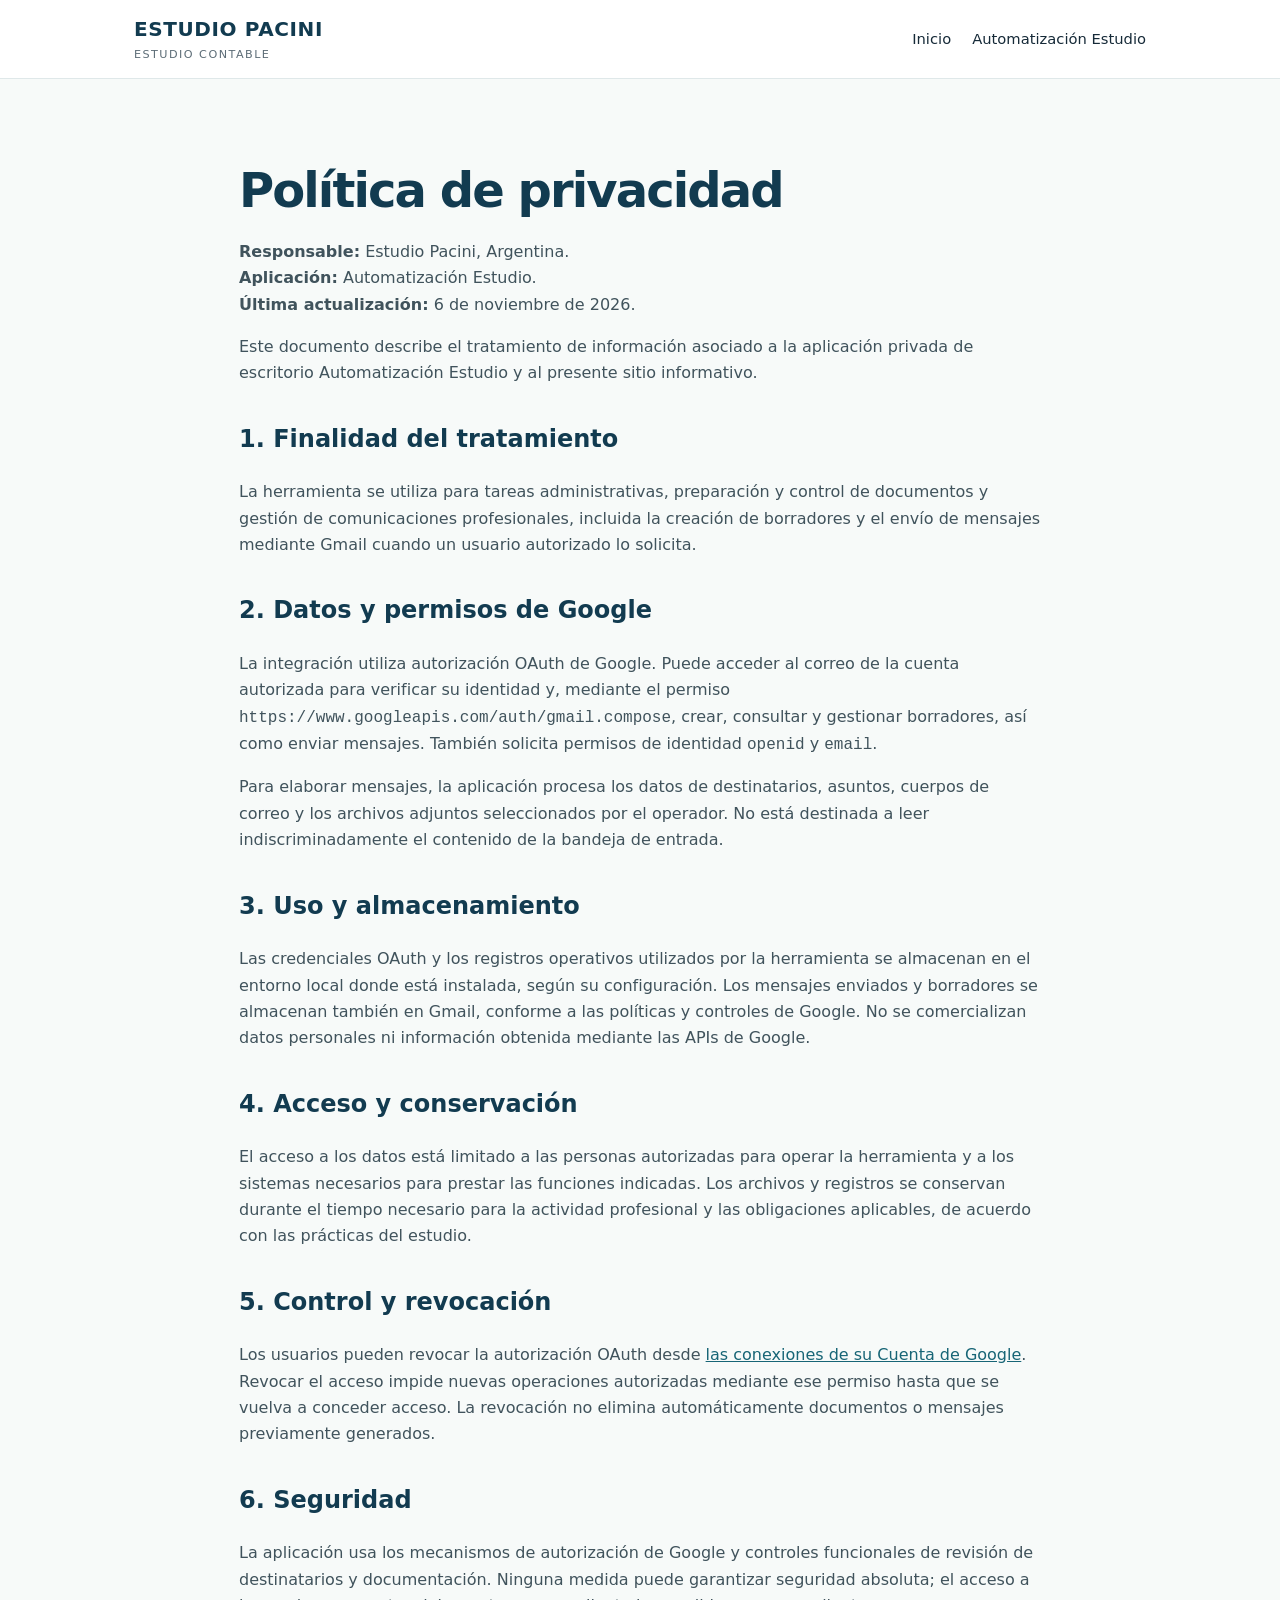
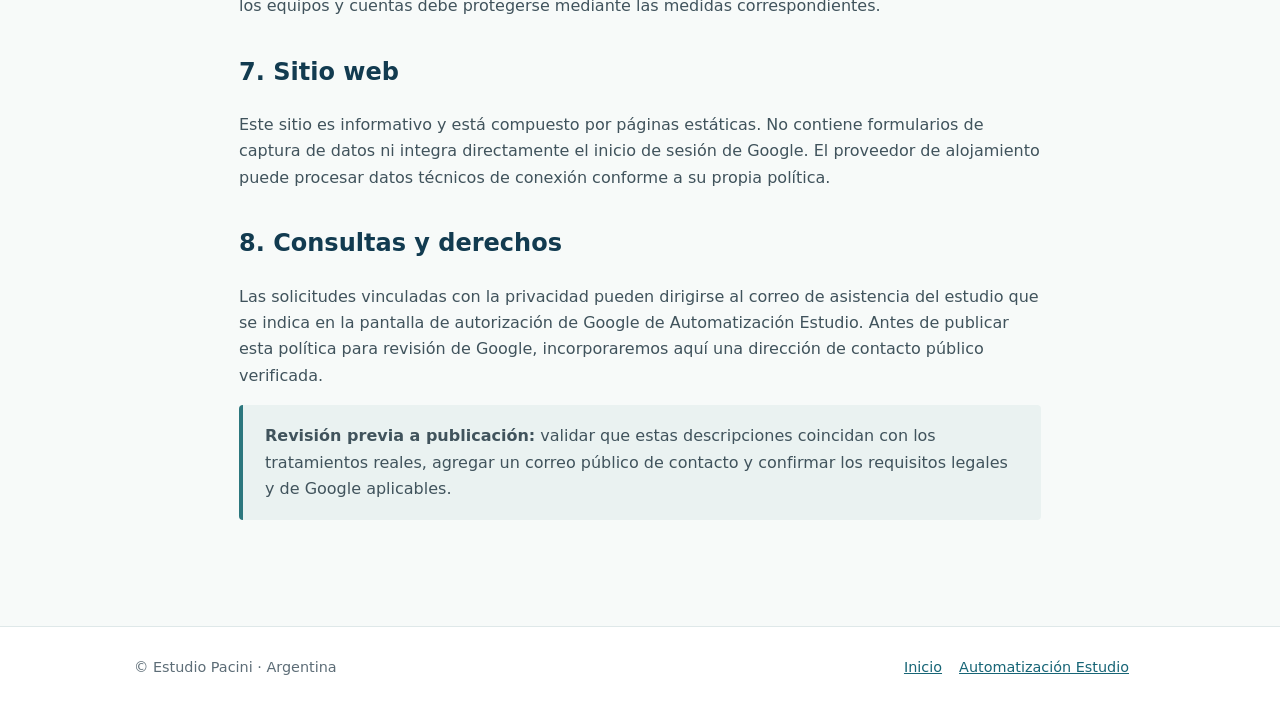
==== privacidad.html @ 63bd175e "Add files via upload" ====
<!doctype html><html lang="es-AR"><head><meta charset="utf-8"><meta name="viewport" content="width=device-width, initial-scale=1"><title>Política de privacidad | Automatización Estudio — Estudio Pacini</title><link rel="stylesheet" href="styles.css"></head><body><header class="top"><div class="container nav"><a class="brand" href="/">ESTUDIO PACINI<small>ESTUDIO CONTABLE</small></a><nav class="links"><a href="/">Inicio</a><a href="/automatizacion/">Automatización Estudio</a></nav></div></header><main class="page"><h1>Política de privacidad</h1><p><strong>Responsable:</strong> Estudio Pacini, Argentina.<br><strong>Aplicación:</strong> Automatización Estudio.<br><strong>Última actualización:</strong> 6 de noviembre de 2026.</p><p>Este documento describe el tratamiento de información asociado a la aplicación privada de escritorio Automatización Estudio y al presente sitio informativo.</p><h2>1. Finalidad del tratamiento</h2><p>La herramienta se utiliza para tareas administrativas, preparación y control de documentos y gestión de comunicaciones profesionales, incluida la creación de borradores y el envío de mensajes mediante Gmail cuando un usuario autorizado lo solicita.</p><h2>2. Datos y permisos de Google</h2><p>La integración utiliza autorización OAuth de Google. Puede acceder al correo de la cuenta autorizada para verificar su identidad y, mediante el permiso <code>https://www.googleapis.com/auth/gmail.compose</code>, crear, consultar y gestionar borradores, así como enviar mensajes. También solicita permisos de identidad <code>openid</code> y <code>email</code>.</p><p>Para elaborar mensajes, la aplicación procesa los datos de destinatarios, asuntos, cuerpos de correo y los archivos adjuntos seleccionados por el operador. No está destinada a leer indiscriminadamente el contenido de la bandeja de entrada.</p><h2>3. Uso y almacenamiento</h2><p>Las credenciales OAuth y los registros operativos utilizados por la herramienta se almacenan en el entorno local donde está instalada, según su configuración. Los mensajes enviados y borradores se almacenan también en Gmail, conforme a las políticas y controles de Google. No se comercializan datos personales ni información obtenida mediante las APIs de Google.</p><h2>4. Acceso y conservación</h2><p>El acceso a los datos está limitado a las personas autorizadas para operar la herramienta y a los sistemas necesarios para prestar las funciones indicadas. Los archivos y registros se conservan durante el tiempo necesario para la actividad profesional y las obligaciones aplicables, de acuerdo con las prácticas del estudio.</p><h2>5. Control y revocación</h2><p>Los usuarios pueden revocar la autorización OAuth desde <a href="https://myaccount.google.com/connections">las conexiones de su Cuenta de Google</a>. Revocar el acceso impide nuevas operaciones autorizadas mediante ese permiso hasta que se vuelva a conceder acceso. La revocación no elimina automáticamente documentos o mensajes previamente generados.</p><h2>6. Seguridad</h2><p>La aplicación usa los mecanismos de autorización de Google y controles funcionales de revisión de destinatarios y documentación. Ninguna medida puede garantizar seguridad absoluta; el acceso a los equipos y cuentas debe protegerse mediante las medidas correspondientes.</p><h2>7. Sitio web</h2><p>Este sitio es informativo y está compuesto por páginas estáticas. No contiene formularios de captura de datos ni integra directamente el inicio de sesión de Google. El proveedor de alojamiento puede procesar datos técnicos de conexión conforme a su propia política.</p><h2>8. Consultas y derechos</h2><p>Las solicitudes vinculadas con la privacidad pueden dirigirse al correo de asistencia del estudio que se indica en la pantalla de autorización de Google de Automatización Estudio. Antes de publicar esta política para revisión de Google, incorporaremos aquí una dirección de contacto público verificada.</p><p class="note"><strong>Revisión previa a publicación:</strong> validar que estas descripciones coincidan con los tratamientos reales, agregar un correo público de contacto y confirmar los requisitos legales y de Google aplicables.</p></main><footer class="footer"><div class="container footflex"><span>© Estudio Pacini · Argentina</span><span><a href="/">Inicio</a><a href="/automatizacion/">Automatización Estudio</a></span></div></footer></body></html>
---- styles.css ----
:root{color-scheme:light;--ink:#162a38;--muted:#5d6d77;--navy:#123b50;--teal:#2c777e;--line:#dfe8e9;--bg:#f7faf9;--white:#fff}*{box-sizing:border-box}html{scroll-behavior:smooth}body{margin:0;background:var(--bg);font:16px/1.65 system-ui,-apple-system,'Segoe UI',Arial,sans-serif;color:var(--ink)}a{color:#176576}a:hover{text-decoration:none}.container{max-width:1060px;margin:auto;padding:0 24px}.top{background:white;border-bottom:1px solid var(--line)}.nav{min-height:78px;display:flex;align-items:center;justify-content:space-between;gap:18px;flex-wrap:wrap}.brand{font-weight:800;font-size:1.25rem;color:var(--navy);letter-spacing:.03em;text-decoration:none}.brand small{display:block;font-weight:500;color:var(--muted);font-size:.7rem;letter-spacing:.13em}.links{display:flex;gap:21px;flex-wrap:wrap}.links a{font-size:.92rem;text-decoration:none;color:var(--ink)}.links a:hover{color:var(--teal)}.hero{background:linear-gradient(125deg,#123b50,#266a73);color:white;padding:94px 0 86px}.eyebrow{text-transform:uppercase;letter-spacing:.19em;font-size:.74rem;font-weight:700;opacity:.85}h1{font-size:clamp(2.4rem,5vw,4rem);line-height:1.1;margin:15px 0 22px;letter-spacing:-.04em}.hero p{font-size:1.16rem;max-width:640px;color:#e2f2f2}.pill{display:inline-block;padding:11px 20px;border-radius:7px;background:white;color:#174c58;font-weight:700;text-decoration:none;margin-top:15px}.section{padding:75px 0}.section h2{font-size:clamp(1.7rem,3vw,2.3rem);margin:0 0 14px;letter-spacing:-.03em}.lead{color:var(--muted);max-width:750px}.cards{display:grid;grid-template-columns:repeat(3,minmax(0,1fr));gap:20px;margin-top:32px}.card{padding:29px;background:white;border:1px solid var(--line);border-radius:12px;box-shadow:0 6px 20px #173f4b09}.card h3{margin:0 0 8px;font-size:1.13rem}.card p{margin:0;color:var(--muted)}.subtle{background:#eaf2f1}.page{max-width:850px;margin:0 auto;padding:70px 24px 90px}.page h1{font-size:clamp(2.1rem,4vw,3rem);color:var(--navy)}.page h2{margin-top:33px;color:var(--navy)}.page p,.page li{color:#40535c}.note{border-left:4px solid var(--teal);background:#eaf2f1;padding:18px 22px;border-radius:4px}.footer{border-top:1px solid var(--line);background:white;padding:29px 0;color:var(--muted);font-size:.9rem}.footflex{display:flex;justify-content:space-between;gap:15px;flex-wrap:wrap}.footflex a{margin-right:17px}@media(max-width:760px){.cards{grid-template-columns:1fr}.hero{padding:65px 0}.nav{padding:14px 0}.links{gap:13px}}
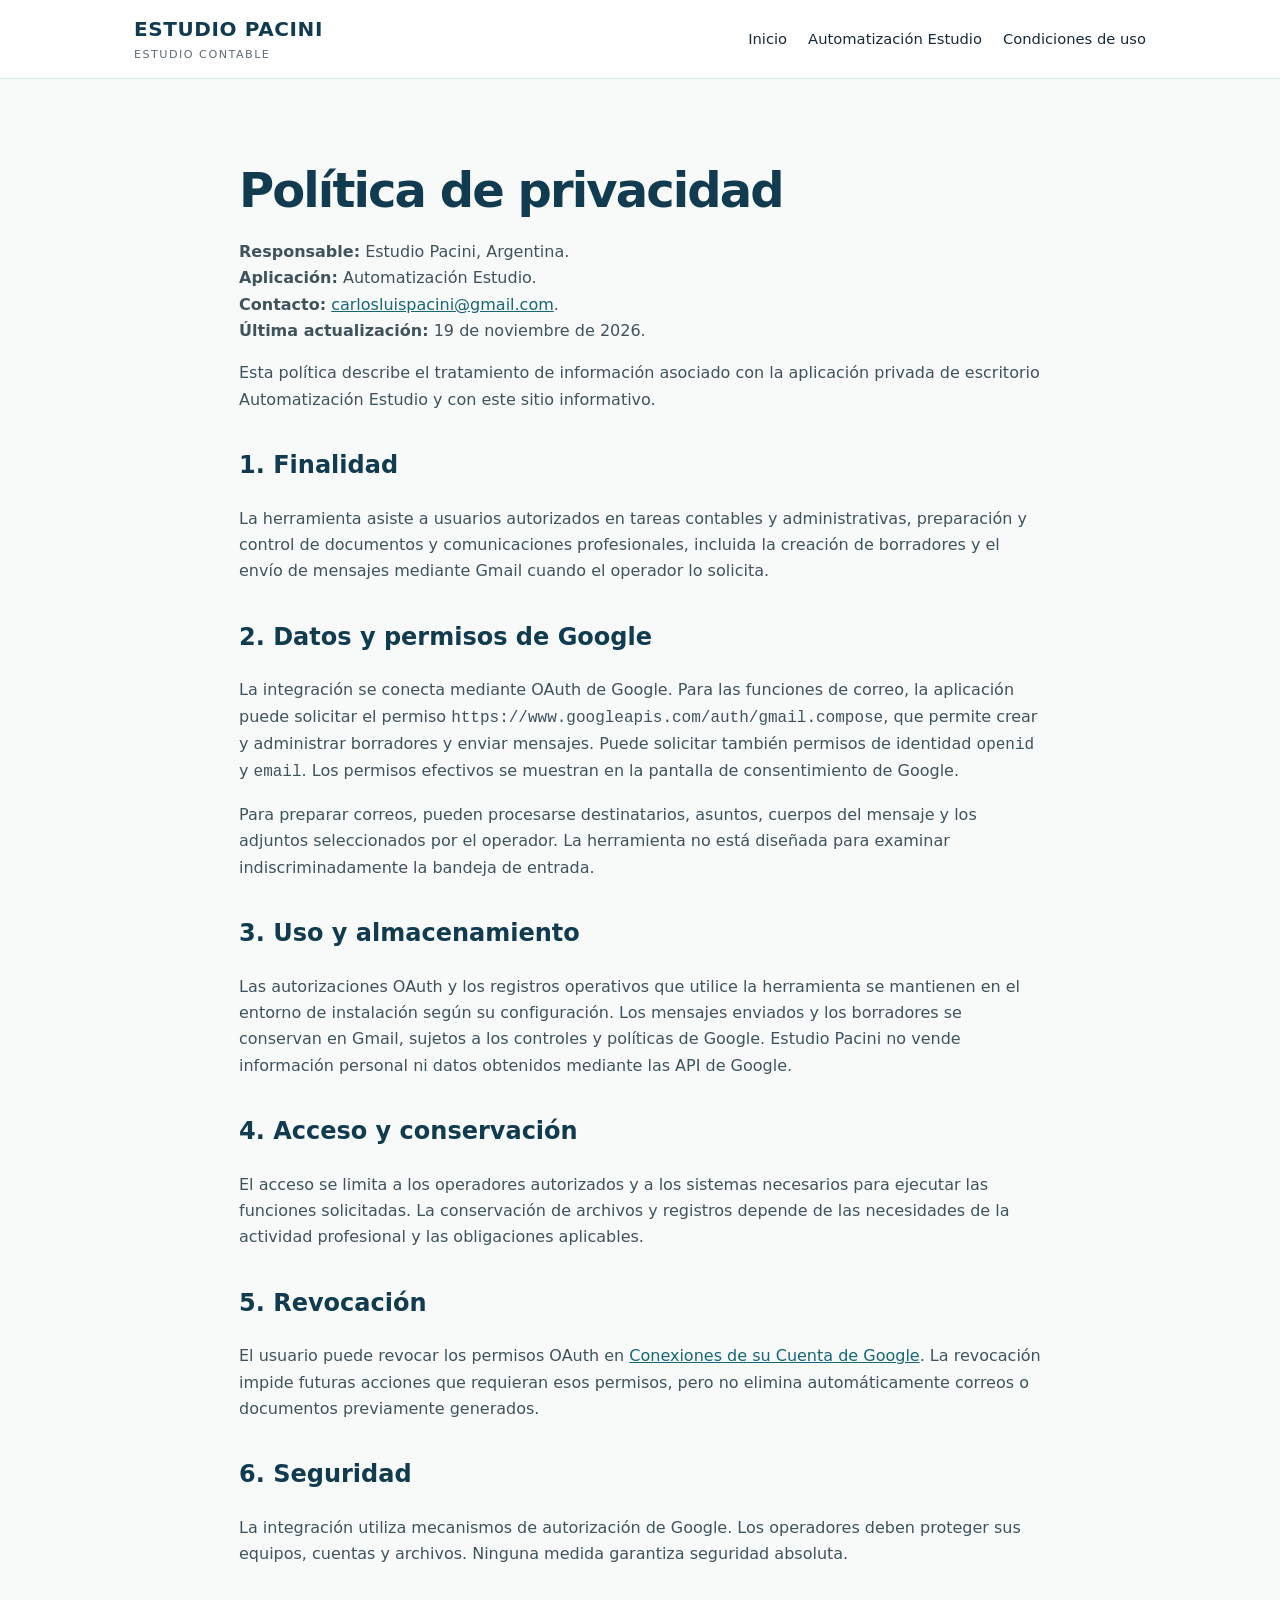
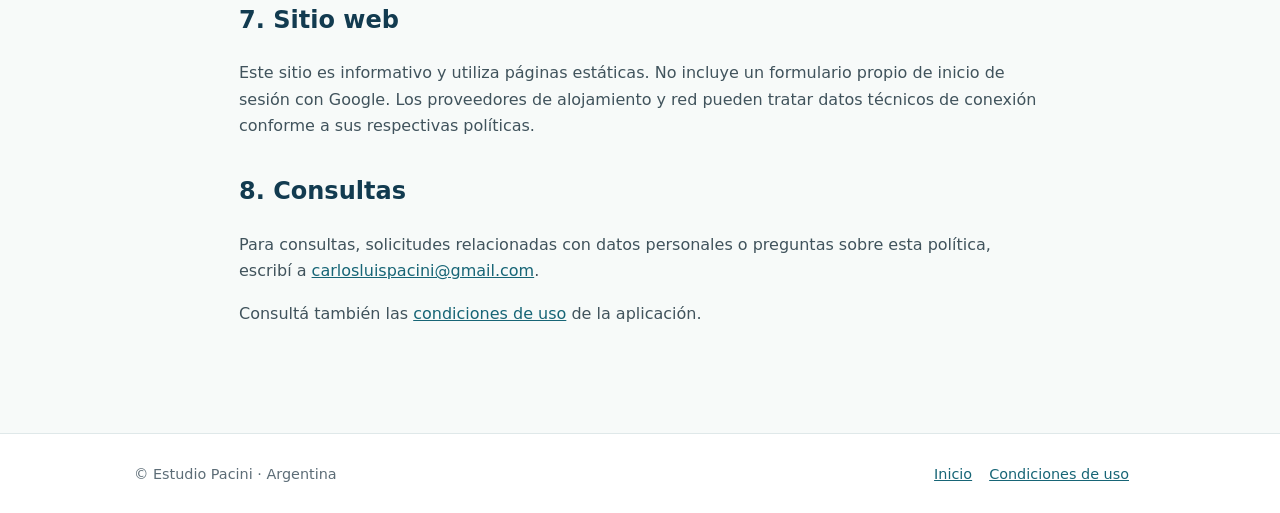
==== commit 9868c6e9: "Actualizar política de privacidad con contacto y enlaces" ====
--- a/privacidad.html
+++ b/privacidad.html
@@ -1 +1,14 @@
-<!doctype html><html lang="es-AR"><head><meta charset="utf-8"><meta name="viewport" content="width=device-width, initial-scale=1"><title>Política de privacidad | Automatización Estudio — Estudio Pacini</title><link rel="stylesheet" href="styles.css"></head><body><header class="top"><div class="container nav"><a class="brand" href="/">ESTUDIO PACINI<small>ESTUDIO CONTABLE</small></a><nav class="links"><a href="/">Inicio</a><a href="/automatizacion/">Automatización Estudio</a></nav></div></header><main class="page"><h1>Política de privacidad</h1><p><strong>Responsable:</strong> Estudio Pacini, Argentina.<br><strong>Aplicación:</strong> Automatización Estudio.<br><strong>Última actualización:</strong> 6 de noviembre de 2026.</p><p>Este documento describe el tratamiento de información asociado a la aplicación privada de escritorio Automatización Estudio y al presente sitio informativo.</p><h2>1. Finalidad del tratamiento</h2><p>La herramienta se utiliza para tareas administrativas, preparación y control de documentos y gestión de comunicaciones profesionales, incluida la creación de borradores y el envío de mensajes mediante Gmail cuando un usuario autorizado lo solicita.</p><h2>2. Datos y permisos de Google</h2><p>La integración utiliza autorización OAuth de Google. Puede acceder al correo de la cuenta autorizada para verificar su identidad y, mediante el permiso <code>https://www.googleapis.com/auth/gmail.compose</code>, crear, consultar y gestionar borradores, así como enviar mensajes. También solicita permisos de identidad <code>openid</code> y <code>email</code>.</p><p>Para elaborar mensajes, la aplicación procesa los datos de destinatarios, asuntos, cuerpos de correo y los archivos adjuntos seleccionados por el operador. No está destinada a leer indiscriminadamente el contenido de la bandeja de entrada.</p><h2>3. Uso y almacenamiento</h2><p>Las credenciales OAuth y los registros operativos utilizados por la herramienta se almacenan en el entorno local donde está instalada, según su configuración. Los mensajes enviados y borradores se almacenan también en Gmail, conforme a las políticas y controles de Google. No se comercializan datos personales ni información obtenida mediante las APIs de Google.</p><h2>4. Acceso y conservación</h2><p>El acceso a los datos está limitado a las personas autorizadas para operar la herramienta y a los sistemas necesarios para prestar las funciones indicadas. Los archivos y registros se conservan durante el tiempo necesario para la actividad profesional y las obligaciones aplicables, de acuerdo con las prácticas del estudio.</p><h2>5. Control y revocación</h2><p>Los usuarios pueden revocar la autorización OAuth desde <a href="https://myaccount.google.com/connections">las conexiones de su Cuenta de Google</a>. Revocar el acceso impide nuevas operaciones autorizadas mediante ese permiso hasta que se vuelva a conceder acceso. La revocación no elimina automáticamente documentos o mensajes previamente generados.</p><h2>6. Seguridad</h2><p>La aplicación usa los mecanismos de autorización de Google y controles funcionales de revisión de destinatarios y documentación. Ninguna medida puede garantizar seguridad absoluta; el acceso a los equipos y cuentas debe protegerse mediante las medidas correspondientes.</p><h2>7. Sitio web</h2><p>Este sitio es informativo y está compuesto por páginas estáticas. No contiene formularios de captura de datos ni integra directamente el inicio de sesión de Google. El proveedor de alojamiento puede procesar datos técnicos de conexión conforme a su propia política.</p><h2>8. Consultas y derechos</h2><p>Las solicitudes vinculadas con la privacidad pueden dirigirse al correo de asistencia del estudio que se indica en la pantalla de autorización de Google de Automatización Estudio. Antes de publicar esta política para revisión de Google, incorporaremos aquí una dirección de contacto público verificada.</p><p class="note"><strong>Revisión previa a publicación:</strong> validar que estas descripciones coincidan con los tratamientos reales, agregar un correo público de contacto y confirmar los requisitos legales y de Google aplicables.</p></main><footer class="footer"><div class="container footflex"><span>© Estudio Pacini · Argentina</span><span><a href="/">Inicio</a><a href="/automatizacion/">Automatización Estudio</a></span></div></footer></body></html>
+<!doctype html>
+<html lang="es-AR"><head><meta charset="utf-8"><meta name="viewport" content="width=device-width, initial-scale=1"><meta name="description" content="Política de privacidad de Automatización Estudio, aplicación privada de escritorio de Estudio Pacini."><title>Política de privacidad | Automatización Estudio — Estudio Pacini</title><link rel="stylesheet" href="styles.css"></head><body>
+<header class="top"><div class="container nav"><a class="brand" href="/">ESTUDIO PACINI<small>ESTUDIO CONTABLE</small></a><nav class="links"><a href="/">Inicio</a><a href="/automatizacion/">Automatización Estudio</a><a href="/terminos.html">Condiciones de uso</a></nav></div></header>
+<main class="page"><h1>Política de privacidad</h1><p><strong>Responsable:</strong> Estudio Pacini, Argentina.<br><strong>Aplicación:</strong> Automatización Estudio.<br><strong>Contacto:</strong> <a href="mailto:carlosluispacini@gmail.com">carlosluispacini@gmail.com</a>.<br><strong>Última actualización:</strong> 19 de noviembre de 2026.</p>
+<p>Esta política describe el tratamiento de información asociado con la aplicación privada de escritorio Automatización Estudio y con este sitio informativo.</p>
+<h2>1. Finalidad</h2><p>La herramienta asiste a usuarios autorizados en tareas contables y administrativas, preparación y control de documentos y comunicaciones profesionales, incluida la creación de borradores y el envío de mensajes mediante Gmail cuando el operador lo solicita.</p>
+<h2>2. Datos y permisos de Google</h2><p>La integración se conecta mediante OAuth de Google. Para las funciones de correo, la aplicación puede solicitar el permiso <code>https://www.googleapis.com/auth/gmail.compose</code>, que permite crear y administrar borradores y enviar mensajes. Puede solicitar también permisos de identidad <code>openid</code> y <code>email</code>. Los permisos efectivos se muestran en la pantalla de consentimiento de Google.</p><p>Para preparar correos, pueden procesarse destinatarios, asuntos, cuerpos del mensaje y los adjuntos seleccionados por el operador. La herramienta no está diseñada para examinar indiscriminadamente la bandeja de entrada.</p>
+<h2>3. Uso y almacenamiento</h2><p>Las autorizaciones OAuth y los registros operativos que utilice la herramienta se mantienen en el entorno de instalación según su configuración. Los mensajes enviados y los borradores se conservan en Gmail, sujetos a los controles y políticas de Google. Estudio Pacini no vende información personal ni datos obtenidos mediante las API de Google.</p>
+<h2>4. Acceso y conservación</h2><p>El acceso se limita a los operadores autorizados y a los sistemas necesarios para ejecutar las funciones solicitadas. La conservación de archivos y registros depende de las necesidades de la actividad profesional y las obligaciones aplicables.</p>
+<h2>5. Revocación</h2><p>El usuario puede revocar los permisos OAuth en <a href="https://myaccount.google.com/connections">Conexiones de su Cuenta de Google</a>. La revocación impide futuras acciones que requieran esos permisos, pero no elimina automáticamente correos o documentos previamente generados.</p>
+<h2>6. Seguridad</h2><p>La integración utiliza mecanismos de autorización de Google. Los operadores deben proteger sus equipos, cuentas y archivos. Ninguna medida garantiza seguridad absoluta.</p>
+<h2>7. Sitio web</h2><p>Este sitio es informativo y utiliza páginas estáticas. No incluye un formulario propio de inicio de sesión con Google. Los proveedores de alojamiento y red pueden tratar datos técnicos de conexión conforme a sus respectivas políticas.</p>
+<h2>8. Consultas</h2><p>Para consultas, solicitudes relacionadas con datos personales o preguntas sobre esta política, escribí a <a href="mailto:carlosluispacini@gmail.com">carlosluispacini@gmail.com</a>.</p><p>Consultá también las <a href="/terminos.html">condiciones de uso</a> de la aplicación.</p></main>
+<footer class="footer"><div class="container footflex"><span>© Estudio Pacini · Argentina</span><span><a href="/">Inicio</a><a href="/terminos.html">Condiciones de uso</a></span></div></footer></body></html>
